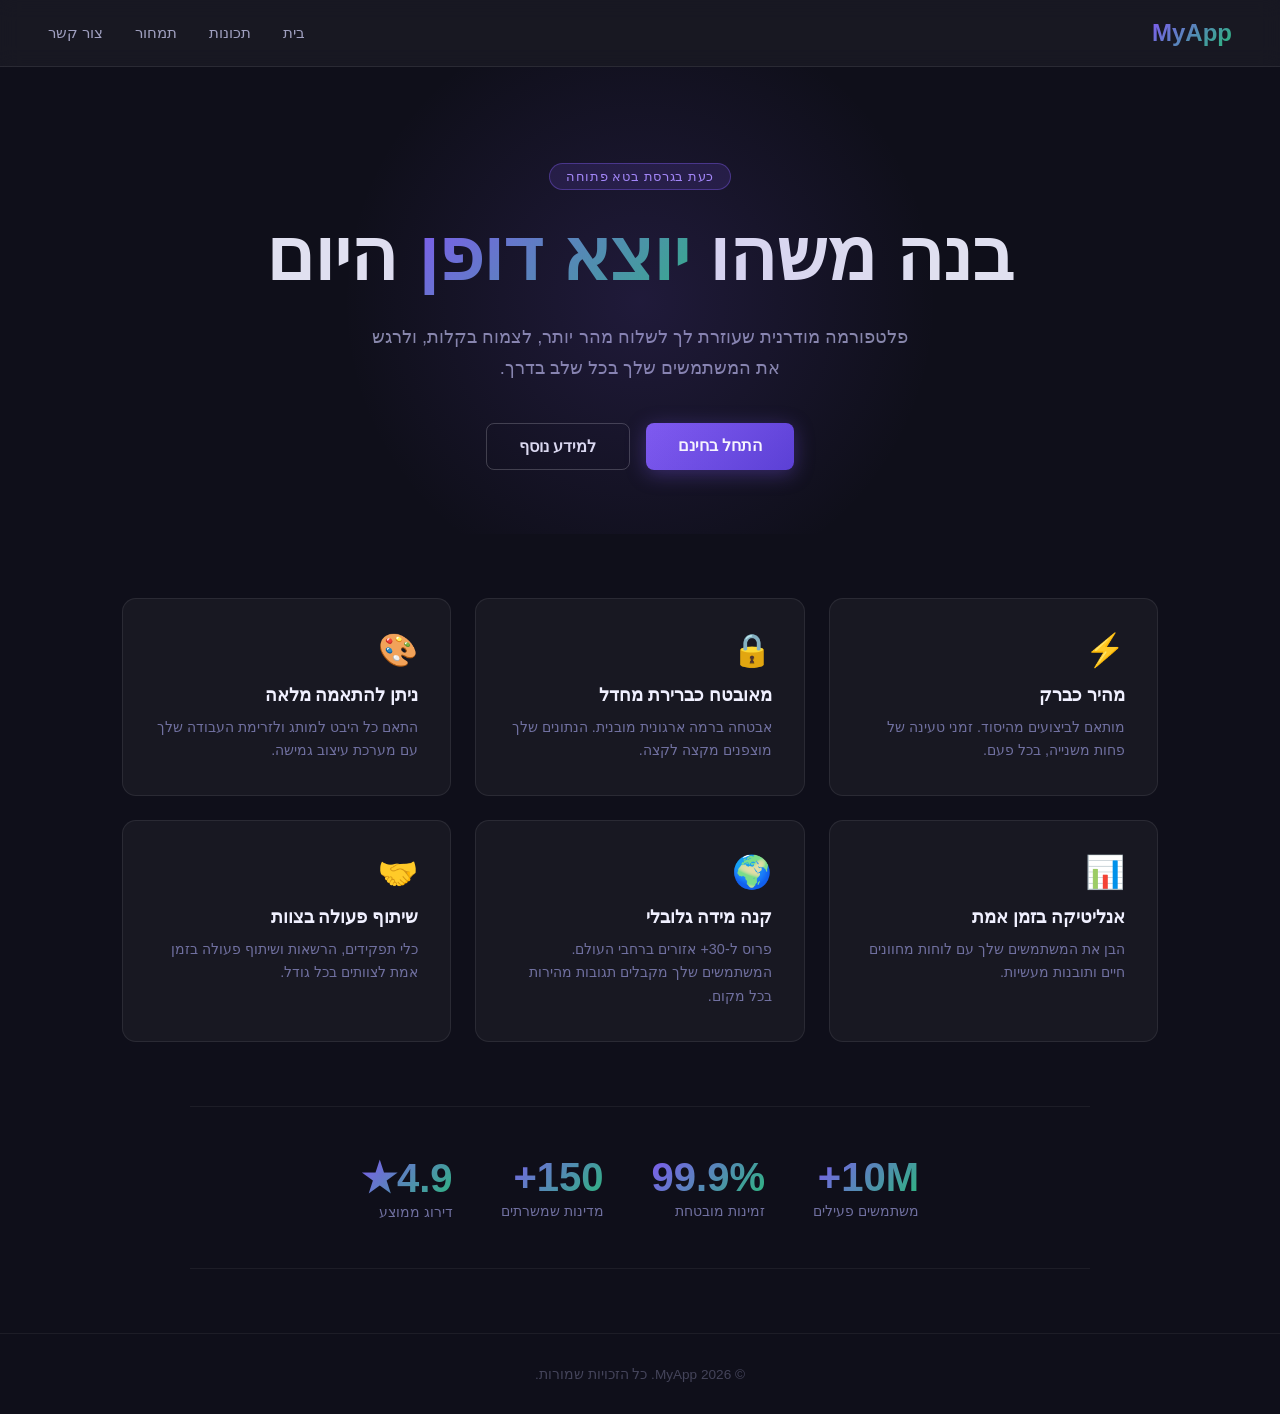
==== index_hebrew.html @ a5176cfb "initial commit" ====
<!DOCTYPE html>
<html lang="he" dir="rtl">
<head>
  <meta charset="UTF-8" />
  <meta name="viewport" content="width=device-width, initial-scale=1.0" />
  <title>ברוכים הבאים</title>
  <style>
    * {
      margin: 0;
      padding: 0;
      box-sizing: border-box;
    }

    body {
      font-family: 'Segoe UI', Tahoma, Geneva, Verdana, sans-serif;
      background: #0f0f1a;
      color: #e0e0f0;
      min-height: 100vh;
    }

    /* NAV */
    nav {
      display: flex;
      justify-content: space-between;
      align-items: center;
      padding: 1.2rem 3rem;
      background: rgba(255, 255, 255, 0.04);
      backdrop-filter: blur(10px);
      border-bottom: 1px solid rgba(255, 255, 255, 0.08);
      position: sticky;
      top: 0;
      z-index: 100;
    }

    .logo {
      font-size: 1.5rem;
      font-weight: 700;
      background: linear-gradient(135deg, #7f5af0, #2cb67d);
      -webkit-background-clip: text;
      -webkit-text-fill-color: transparent;
      background-clip: text;
    }

    .nav-links {
      display: flex;
      gap: 2rem;
      list-style: none;
    }

    .nav-links a {
      color: #a0a0c0;
      text-decoration: none;
      font-size: 0.95rem;
      transition: color 0.2s;
    }

    .nav-links a:hover {
      color: #7f5af0;
    }

    /* HERO */
    .hero {
      display: flex;
      flex-direction: column;
      align-items: center;
      justify-content: center;
      text-align: center;
      padding: 6rem 2rem 4rem;
      position: relative;
      overflow: hidden;
    }

    .hero::before {
      content: '';
      position: absolute;
      width: 600px;
      height: 600px;
      background: radial-gradient(circle, rgba(127, 90, 240, 0.15) 0%, transparent 70%);
      top: 50%;
      left: 50%;
      transform: translate(-50%, -50%);
      pointer-events: none;
    }

    .badge {
      display: inline-block;
      background: rgba(127, 90, 240, 0.15);
      border: 1px solid rgba(127, 90, 240, 0.4);
      color: #a78bfa;
      padding: 0.3rem 1rem;
      border-radius: 999px;
      font-size: 0.8rem;
      letter-spacing: 0.05em;
      margin-bottom: 1.5rem;
    }

    h1 {
      font-size: clamp(2.5rem, 6vw, 4.5rem);
      font-weight: 800;
      line-height: 1.15;
      max-width: 800px;
      margin-bottom: 1.5rem;
    }

    h1 span {
      background: linear-gradient(135deg, #7f5af0, #2cb67d);
      -webkit-background-clip: text;
      -webkit-text-fill-color: transparent;
      background-clip: text;
    }

    .subtitle {
      font-size: 1.15rem;
      color: #8888aa;
      max-width: 560px;
      line-height: 1.7;
      margin-bottom: 2.5rem;
    }

    .cta-group {
      display: flex;
      gap: 1rem;
      flex-wrap: wrap;
      justify-content: center;
    }

    .btn {
      padding: 0.8rem 2rem;
      border-radius: 8px;
      font-size: 1rem;
      font-weight: 600;
      cursor: pointer;
      text-decoration: none;
      transition: transform 0.15s, box-shadow 0.15s;
    }

    .btn:hover {
      transform: translateY(-2px);
    }

    .btn-primary {
      background: linear-gradient(135deg, #7f5af0, #5a3fd4);
      color: #fff;
      border: none;
      box-shadow: 0 4px 20px rgba(127, 90, 240, 0.35);
    }

    .btn-primary:hover {
      box-shadow: 0 6px 28px rgba(127, 90, 240, 0.55);
    }

    .btn-outline {
      background: transparent;
      color: #e0e0f0;
      border: 1px solid rgba(255, 255, 255, 0.2);
    }

    .btn-outline:hover {
      border-color: #7f5af0;
      color: #a78bfa;
    }

    /* FEATURES */
    .features {
      display: grid;
      grid-template-columns: repeat(auto-fit, minmax(260px, 1fr));
      gap: 1.5rem;
      max-width: 1100px;
      margin: 4rem auto;
      padding: 0 2rem;
    }

    .card {
      background: rgba(255, 255, 255, 0.04);
      border: 1px solid rgba(255, 255, 255, 0.08);
      border-radius: 14px;
      padding: 2rem;
      transition: border-color 0.2s, transform 0.2s;
    }

    .card:hover {
      border-color: rgba(127, 90, 240, 0.4);
      transform: translateY(-4px);
    }

    .icon {
      font-size: 2rem;
      margin-bottom: 1rem;
    }

    .card h3 {
      font-size: 1.1rem;
      margin-bottom: 0.6rem;
      color: #f0f0ff;
    }

    .card p {
      font-size: 0.9rem;
      color: #7070a0;
      line-height: 1.65;
    }

    /* STATS */
    .stats {
      display: flex;
      justify-content: center;
      flex-wrap: wrap;
      gap: 3rem;
      padding: 3rem 2rem;
      border-top: 1px solid rgba(255, 255, 255, 0.06);
      border-bottom: 1px solid rgba(255, 255, 255, 0.06);
      max-width: 900px;
      margin: 0 auto 4rem;
    }

    .stat h2 {
      font-size: 2.5rem;
      font-weight: 800;
      background: linear-gradient(135deg, #7f5af0, #2cb67d);
      -webkit-background-clip: text;
      -webkit-text-fill-color: transparent;
      background-clip: text;
    }

    .stat p {
      font-size: 0.9rem;
      color: #7070a0;
      margin-top: 0.2rem;
    }

    /* FOOTER */
    footer {
      text-align: center;
      padding: 2rem;
      font-size: 0.85rem;
      color: #44445a;
      border-top: 1px solid rgba(255, 255, 255, 0.06);
    }
  </style>
</head>
<body>

  <!-- NAV -->
  <nav>
    <div class="logo">MyApp</div>
    <ul class="nav-links">
      <li><a href="#">בית</a></li>
      <li><a href="#">תכונות</a></li>
      <li><a href="#">תמחור</a></li>
      <li><a href="#">צור קשר</a></li>
    </ul>
  </nav>

  <!-- HERO -->
  <section class="hero">
    <div class="badge">כעת בגרסת בטא פתוחה</div>
    <h1>בנה משהו <span>יוצא דופן</span> היום</h1>
    <p class="subtitle">
      פלטפורמה מודרנית שעוזרת לך לשלוח מהר יותר, לצמוח בקלות,
      ולרגש את המשתמשים שלך בכל שלב בדרך.
    </p>
    <div class="cta-group">
      <a href="#" class="btn btn-primary">התחל בחינם</a>
      <a href="#" class="btn btn-outline">למידע נוסף</a>
    </div>
  </section>

  <!-- FEATURES -->
  <section class="features">
    <div class="card">
      <div class="icon">⚡</div>
      <h3>מהיר כברק</h3>
      <p>מותאם לביצועים מהיסוד. זמני טעינה של פחות משנייה, בכל פעם.</p>
    </div>
    <div class="card">
      <div class="icon">🔒</div>
      <h3>מאובטח כברירת מחדל</h3>
      <p>אבטחה ברמה ארגונית מובנית. הנתונים שלך מוצפנים מקצה לקצה.</p>
    </div>
    <div class="card">
      <div class="icon">🎨</div>
      <h3>ניתן להתאמה מלאה</h3>
      <p>התאם כל היבט למותג ולזרימת העבודה שלך עם מערכת עיצוב גמישה.</p>
    </div>
    <div class="card">
      <div class="icon">📊</div>
      <h3>אנליטיקה בזמן אמת</h3>
      <p>הבן את המשתמשים שלך עם לוחות מחוונים חיים ותובנות מעשיות.</p>
    </div>
    <div class="card">
      <div class="icon">🌍</div>
      <h3>קנה מידה גלובלי</h3>
      <p>פרוס ל-30+ אזורים ברחבי העולם. המשתמשים שלך מקבלים תגובות מהירות בכל מקום.</p>
    </div>
    <div class="card">
      <div class="icon">🤝</div>
      <h3>שיתוף פעולה בצוות</h3>
      <p>כלי תפקידים, הרשאות ושיתוף פעולה בזמן אמת לצוותים בכל גודל.</p>
    </div>
  </section>

  <!-- STATS -->
  <div class="stats">
    <div class="stat">
      <h2>10M+</h2>
      <p>משתמשים פעילים</p>
    </div>
    <div class="stat">
      <h2>99.9%</h2>
      <p>זמינות מובטחת</p>
    </div>
    <div class="stat">
      <h2>150+</h2>
      <p>מדינות שמשרתים</p>
    </div>
    <div class="stat">
      <h2>4.9★</h2>
      <p>דירוג ממוצע</p>
    </div>
  </div>

  <!-- FOOTER -->
  <footer>
    &copy; 2026 MyApp. כל הזכויות שמורות.
  </footer>

</body>
</html>
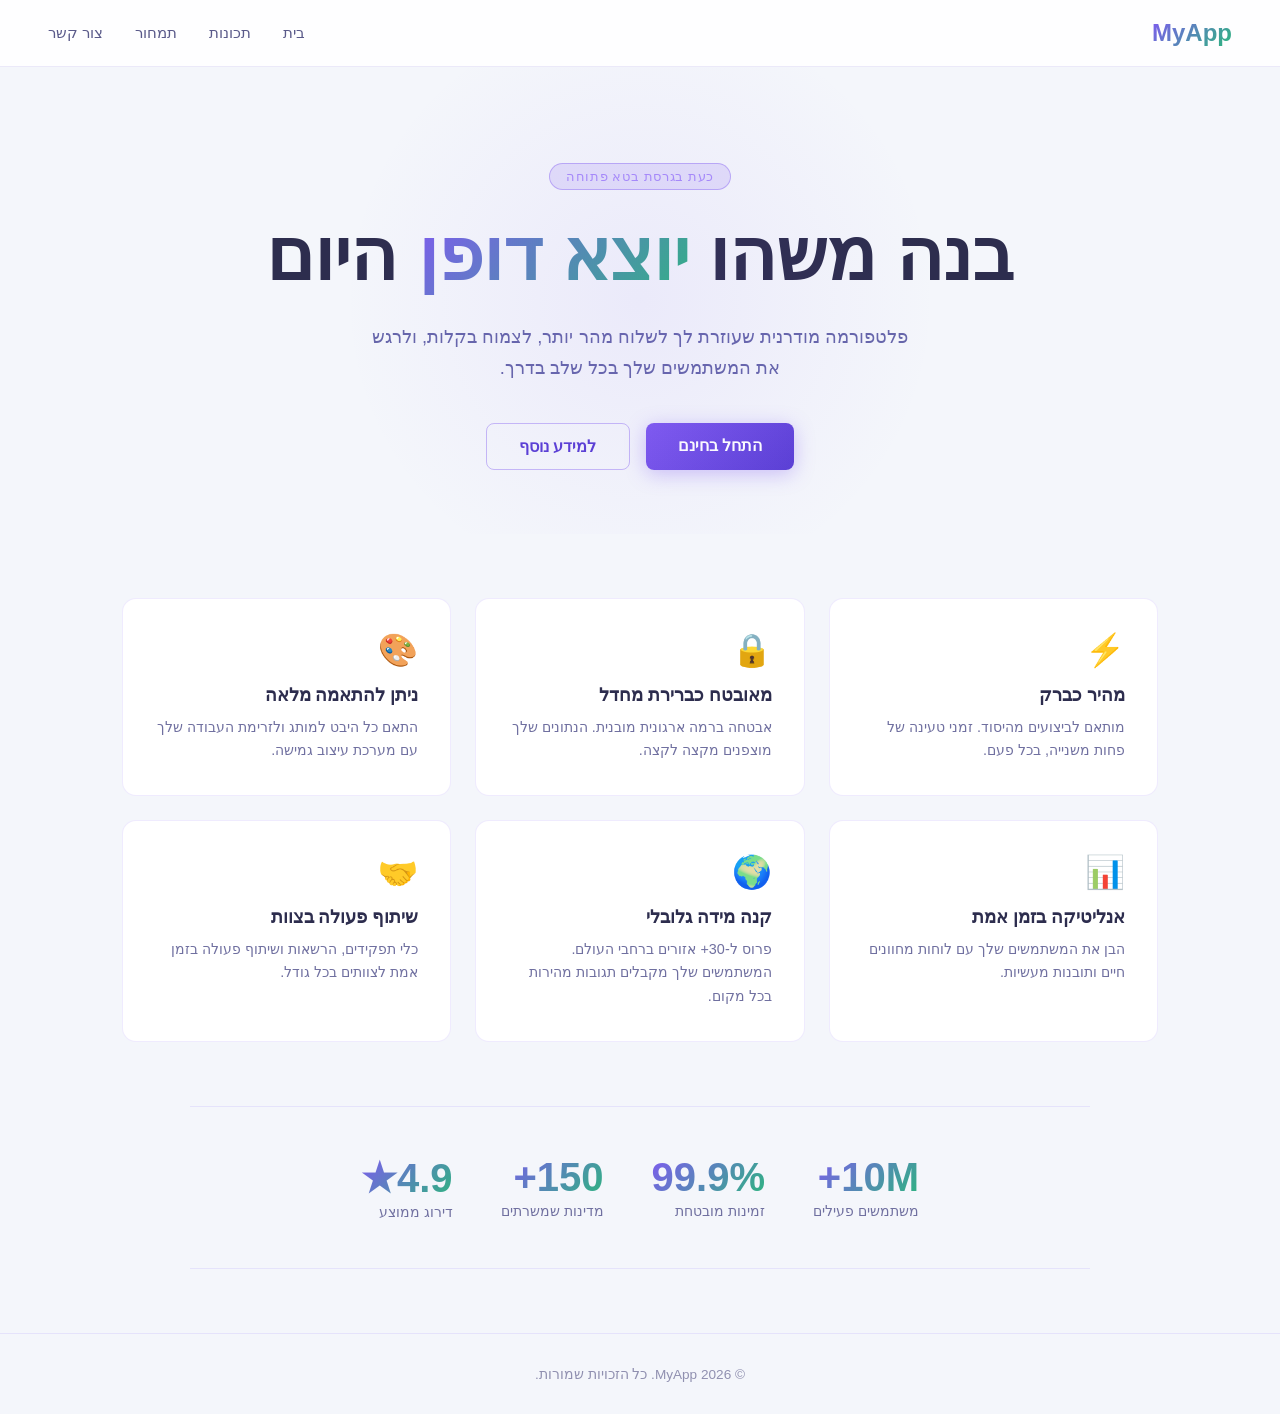
==== commit fdd8d28a: "Update index_hebrew.html colors to light theme Co-Authored-By: Claude Sonnet 4.6 <noreply@anthropic." ====
--- a/index_hebrew.html
+++ b/index_hebrew.html
@@ -13,8 +13,8 @@
 
     body {
       font-family: 'Segoe UI', Tahoma, Geneva, Verdana, sans-serif;
-      background: #0f0f1a;
-      color: #e0e0f0;
+      background: #f4f6fb;
+      color: #2d2d4e;
       min-height: 100vh;
     }
 
@@ -24,9 +24,9 @@
       justify-content: space-between;
       align-items: center;
       padding: 1.2rem 3rem;
-      background: rgba(255, 255, 255, 0.04);
+      background: rgba(255, 255, 255, 0.85);
       backdrop-filter: blur(10px);
-      border-bottom: 1px solid rgba(255, 255, 255, 0.08);
+      border-bottom: 1px solid rgba(100, 80, 200, 0.12);
       position: sticky;
       top: 0;
       z-index: 100;
@@ -48,7 +48,7 @@
     }
 
     .nav-links a {
-      color: #a0a0c0;
+      color: #5a5a8a;
       text-decoration: none;
       font-size: 0.95rem;
       transition: color 0.2s;
@@ -75,7 +75,7 @@
       position: absolute;
       width: 600px;
       height: 600px;
-      background: radial-gradient(circle, rgba(127, 90, 240, 0.15) 0%, transparent 70%);
+      background: radial-gradient(circle, rgba(127, 90, 240, 0.08) 0%, transparent 70%);
       top: 50%;
       left: 50%;
       transform: translate(-50%, -50%);
@@ -111,7 +111,7 @@
 
     .subtitle {
       font-size: 1.15rem;
-      color: #8888aa;
+      color: #6666aa;
       max-width: 560px;
       line-height: 1.7;
       margin-bottom: 2.5rem;
@@ -151,13 +151,13 @@
 
     .btn-outline {
       background: transparent;
-      color: #e0e0f0;
-      border: 1px solid rgba(255, 255, 255, 0.2);
+      color: #5a3fd4;
+      border: 1px solid rgba(127, 90, 240, 0.4);
     }
 
     .btn-outline:hover {
       border-color: #7f5af0;
-      color: #a78bfa;
+      color: #7f5af0;
     }
 
     /* FEATURES */
@@ -171,8 +171,8 @@
     }
 
     .card {
-      background: rgba(255, 255, 255, 0.04);
-      border: 1px solid rgba(255, 255, 255, 0.08);
+      background: #ffffff;
+      border: 1px solid rgba(127, 90, 240, 0.12);
       border-radius: 14px;
       padding: 2rem;
       transition: border-color 0.2s, transform 0.2s;
@@ -191,7 +191,7 @@
     .card h3 {
       font-size: 1.1rem;
       margin-bottom: 0.6rem;
-      color: #f0f0ff;
+      color: #2d2d4e;
     }
 
     .card p {
@@ -207,8 +207,8 @@
       flex-wrap: wrap;
       gap: 3rem;
       padding: 3rem 2rem;
-      border-top: 1px solid rgba(255, 255, 255, 0.06);
-      border-bottom: 1px solid rgba(255, 255, 255, 0.06);
+      border-top: 1px solid rgba(127, 90, 240, 0.12);
+      border-bottom: 1px solid rgba(127, 90, 240, 0.12);
       max-width: 900px;
       margin: 0 auto 4rem;
     }
@@ -233,8 +233,8 @@
       text-align: center;
       padding: 2rem;
       font-size: 0.85rem;
-      color: #44445a;
-      border-top: 1px solid rgba(255, 255, 255, 0.06);
+      color: #9090b0;
+      border-top: 1px solid rgba(127, 90, 240, 0.12);
     }
   </style>
 </head>
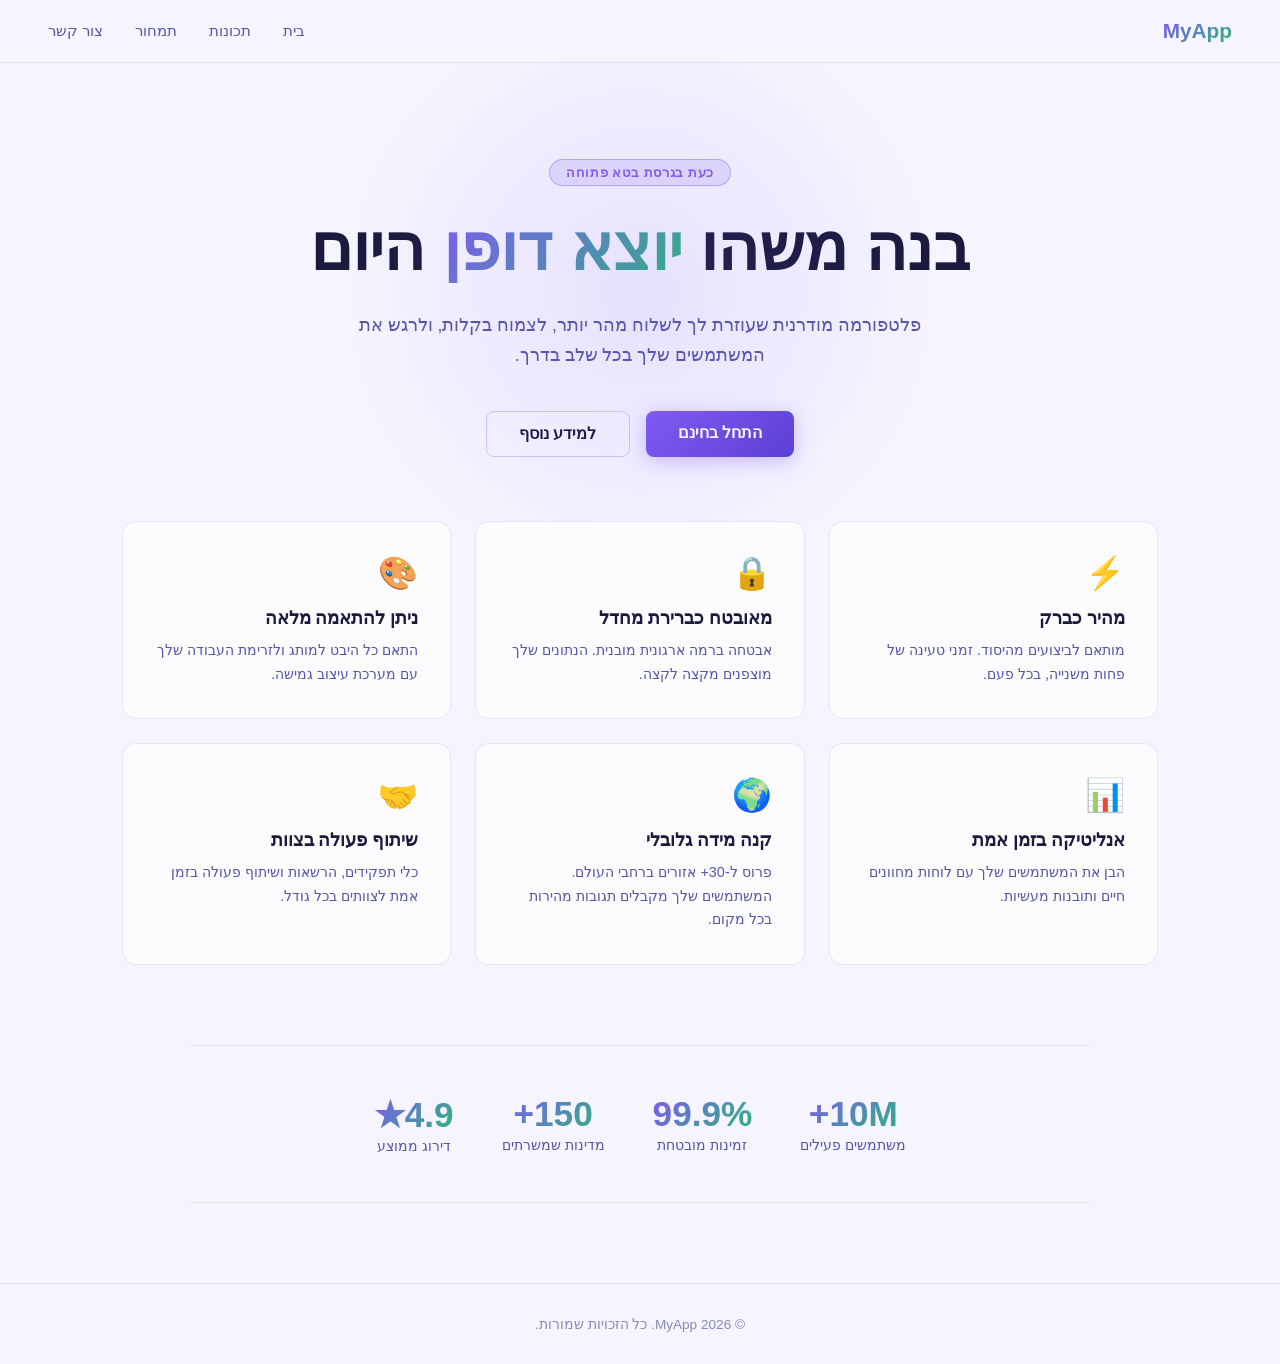
==== commit afbb25d5: "Link index_hebrew.html to shared styles.css Co-Authored-By: Claude Sonnet 4.6 <noreply@anthropic.com" ====
--- a/index_hebrew.html
+++ b/index_hebrew.html
@@ -4,239 +4,7 @@
   <meta charset="UTF-8" />
   <meta name="viewport" content="width=device-width, initial-scale=1.0" />
   <title>ברוכים הבאים</title>
-  <style>
-    * {
-      margin: 0;
-      padding: 0;
-      box-sizing: border-box;
-    }
-
-    body {
-      font-family: 'Segoe UI', Tahoma, Geneva, Verdana, sans-serif;
-      background: #f4f6fb;
-      color: #2d2d4e;
-      min-height: 100vh;
-    }
-
-    /* NAV */
-    nav {
-      display: flex;
-      justify-content: space-between;
-      align-items: center;
-      padding: 1.2rem 3rem;
-      background: rgba(255, 255, 255, 0.85);
-      backdrop-filter: blur(10px);
-      border-bottom: 1px solid rgba(100, 80, 200, 0.12);
-      position: sticky;
-      top: 0;
-      z-index: 100;
-    }
-
-    .logo {
-      font-size: 1.5rem;
-      font-weight: 700;
-      background: linear-gradient(135deg, #7f5af0, #2cb67d);
-      -webkit-background-clip: text;
-      -webkit-text-fill-color: transparent;
-      background-clip: text;
-    }
-
-    .nav-links {
-      display: flex;
-      gap: 2rem;
-      list-style: none;
-    }
-
-    .nav-links a {
-      color: #5a5a8a;
-      text-decoration: none;
-      font-size: 0.95rem;
-      transition: color 0.2s;
-    }
-
-    .nav-links a:hover {
-      color: #7f5af0;
-    }
-
-    /* HERO */
-    .hero {
-      display: flex;
-      flex-direction: column;
-      align-items: center;
-      justify-content: center;
-      text-align: center;
-      padding: 6rem 2rem 4rem;
-      position: relative;
-      overflow: hidden;
-    }
-
-    .hero::before {
-      content: '';
-      position: absolute;
-      width: 600px;
-      height: 600px;
-      background: radial-gradient(circle, rgba(127, 90, 240, 0.08) 0%, transparent 70%);
-      top: 50%;
-      left: 50%;
-      transform: translate(-50%, -50%);
-      pointer-events: none;
-    }
-
-    .badge {
-      display: inline-block;
-      background: rgba(127, 90, 240, 0.15);
-      border: 1px solid rgba(127, 90, 240, 0.4);
-      color: #a78bfa;
-      padding: 0.3rem 1rem;
-      border-radius: 999px;
-      font-size: 0.8rem;
-      letter-spacing: 0.05em;
-      margin-bottom: 1.5rem;
-    }
-
-    h1 {
-      font-size: clamp(2.5rem, 6vw, 4.5rem);
-      font-weight: 800;
-      line-height: 1.15;
-      max-width: 800px;
-      margin-bottom: 1.5rem;
-    }
-
-    h1 span {
-      background: linear-gradient(135deg, #7f5af0, #2cb67d);
-      -webkit-background-clip: text;
-      -webkit-text-fill-color: transparent;
-      background-clip: text;
-    }
-
-    .subtitle {
-      font-size: 1.15rem;
-      color: #6666aa;
-      max-width: 560px;
-      line-height: 1.7;
-      margin-bottom: 2.5rem;
-    }
-
-    .cta-group {
-      display: flex;
-      gap: 1rem;
-      flex-wrap: wrap;
-      justify-content: center;
-    }
-
-    .btn {
-      padding: 0.8rem 2rem;
-      border-radius: 8px;
-      font-size: 1rem;
-      font-weight: 600;
-      cursor: pointer;
-      text-decoration: none;
-      transition: transform 0.15s, box-shadow 0.15s;
-    }
-
-    .btn:hover {
-      transform: translateY(-2px);
-    }
-
-    .btn-primary {
-      background: linear-gradient(135deg, #7f5af0, #5a3fd4);
-      color: #fff;
-      border: none;
-      box-shadow: 0 4px 20px rgba(127, 90, 240, 0.35);
-    }
-
-    .btn-primary:hover {
-      box-shadow: 0 6px 28px rgba(127, 90, 240, 0.55);
-    }
-
-    .btn-outline {
-      background: transparent;
-      color: #5a3fd4;
-      border: 1px solid rgba(127, 90, 240, 0.4);
-    }
-
-    .btn-outline:hover {
-      border-color: #7f5af0;
-      color: #7f5af0;
-    }
-
-    /* FEATURES */
-    .features {
-      display: grid;
-      grid-template-columns: repeat(auto-fit, minmax(260px, 1fr));
-      gap: 1.5rem;
-      max-width: 1100px;
-      margin: 4rem auto;
-      padding: 0 2rem;
-    }
-
-    .card {
-      background: #ffffff;
-      border: 1px solid rgba(127, 90, 240, 0.12);
-      border-radius: 14px;
-      padding: 2rem;
-      transition: border-color 0.2s, transform 0.2s;
-    }
-
-    .card:hover {
-      border-color: rgba(127, 90, 240, 0.4);
-      transform: translateY(-4px);
-    }
-
-    .icon {
-      font-size: 2rem;
-      margin-bottom: 1rem;
-    }
-
-    .card h3 {
-      font-size: 1.1rem;
-      margin-bottom: 0.6rem;
-      color: #2d2d4e;
-    }
-
-    .card p {
-      font-size: 0.9rem;
-      color: #7070a0;
-      line-height: 1.65;
-    }
-
-    /* STATS */
-    .stats {
-      display: flex;
-      justify-content: center;
-      flex-wrap: wrap;
-      gap: 3rem;
-      padding: 3rem 2rem;
-      border-top: 1px solid rgba(127, 90, 240, 0.12);
-      border-bottom: 1px solid rgba(127, 90, 240, 0.12);
-      max-width: 900px;
-      margin: 0 auto 4rem;
-    }
-
-    .stat h2 {
-      font-size: 2.5rem;
-      font-weight: 800;
-      background: linear-gradient(135deg, #7f5af0, #2cb67d);
-      -webkit-background-clip: text;
-      -webkit-text-fill-color: transparent;
-      background-clip: text;
-    }
-
-    .stat p {
-      font-size: 0.9rem;
-      color: #7070a0;
-      margin-top: 0.2rem;
-    }
-
-    /* FOOTER */
-    footer {
-      text-align: center;
-      padding: 2rem;
-      font-size: 0.85rem;
-      color: #9090b0;
-      border-top: 1px solid rgba(127, 90, 240, 0.12);
-    }
-  </style>
+  <link rel="stylesheet" href="styles.css" />
 </head>
 <body>
 
--- a/styles.css
+++ b/styles.css
@@ -0,0 +1,382 @@
+* {
+  margin: 0;
+  padding: 0;
+  box-sizing: border-box;
+}
+
+body {
+  font-family: 'Segoe UI', Tahoma, Geneva, Verdana, sans-serif;
+  background: #f5f4ff;
+  color: #1a1a3e;
+  min-height: 100vh;
+}
+
+/* NAV */
+nav {
+  display: flex;
+  justify-content: space-between;
+  align-items: center;
+  padding: 1.2rem 3rem;
+  background: rgba(245, 244, 255, 0.9);
+  backdrop-filter: blur(10px);
+  border-bottom: 1px solid rgba(127, 90, 240, 0.15);
+  position: sticky;
+  top: 0;
+  z-index: 100;
+}
+
+.logo {
+  font-size: 1.3rem;
+  font-weight: 700;
+  background: linear-gradient(135deg, #7f5af0, #2cb67d);
+  -webkit-background-clip: text;
+  -webkit-text-fill-color: transparent;
+  background-clip: text;
+}
+
+.nav-links {
+  display: flex;
+  gap: 2rem;
+  list-style: none;
+}
+
+.nav-links a {
+  color: #5555aa;
+  text-decoration: none;
+  font-size: 0.95rem;
+  transition: color 0.2s;
+}
+
+.nav-links a:hover {
+  color: #7f5af0;
+}
+
+/* HERO */
+.hero {
+  display: flex;
+  flex-direction: column;
+  align-items: center;
+  justify-content: center;
+  text-align: center;
+  padding: 6rem 2rem 4rem;
+  position: relative;
+  overflow: hidden;
+}
+
+.hero::before {
+  content: '';
+  position: absolute;
+  width: 600px;
+  height: 600px;
+  background: radial-gradient(circle, rgba(127, 90, 240, 0.12) 0%, transparent 70%);
+  top: 50%;
+  left: 50%;
+  transform: translate(-50%, -50%);
+  pointer-events: none;
+}
+
+.badge {
+  display: inline-block;
+  background: rgba(127, 90, 240, 0.15);
+  border: 1px solid rgba(127, 90, 240, 0.4);
+  color: #7f5af0;
+  padding: 0.3rem 1rem;
+  border-radius: 999px;
+  font-size: 0.8rem;
+  font-weight: 600;
+  letter-spacing: 0.05em;
+  margin-bottom: 1.5rem;
+}
+
+h1 {
+  font-size: clamp(2.2rem, 5vw, 4rem);
+  font-weight: 800;
+  line-height: 1.2;
+  max-width: 800px;
+  margin-bottom: 1.5rem;
+}
+
+h1 span {
+  background: linear-gradient(135deg, #7f5af0, #2cb67d);
+  -webkit-background-clip: text;
+  -webkit-text-fill-color: transparent;
+  background-clip: text;
+}
+
+.subtitle {
+  font-size: 1.1rem;
+  color: #5555aa;
+  max-width: 600px;
+  line-height: 1.7;
+  margin-bottom: 2.5rem;
+}
+
+.cta-group {
+  display: flex;
+  gap: 1rem;
+  flex-wrap: wrap;
+  justify-content: center;
+}
+
+.btn {
+  padding: 0.8rem 2rem;
+  border-radius: 8px;
+  font-size: 1rem;
+  font-weight: 600;
+  cursor: pointer;
+  text-decoration: none;
+  transition: transform 0.15s, box-shadow 0.15s;
+  display: inline-block;
+}
+
+.btn:hover {
+  transform: translateY(-2px);
+}
+
+.btn-primary {
+  background: linear-gradient(135deg, #7f5af0, #5a3fd4);
+  color: #fff;
+  border: none;
+  box-shadow: 0 4px 20px rgba(127, 90, 240, 0.35);
+}
+
+.btn-primary:hover {
+  box-shadow: 0 6px 28px rgba(127, 90, 240, 0.55);
+}
+
+.btn-outline {
+  background: transparent;
+  color: #1a1a3e;
+  border: 1px solid rgba(127, 90, 240, 0.3);
+}
+
+.btn-outline:hover {
+  border-color: #7f5af0;
+  color: #7f5af0;
+}
+
+/* STATS */
+.stats {
+  display: flex;
+  justify-content: center;
+  flex-wrap: wrap;
+  gap: 3rem;
+  padding: 3rem 2rem;
+  border-top: 1px solid rgba(127, 90, 240, 0.15);
+  border-bottom: 1px solid rgba(127, 90, 240, 0.15);
+  max-width: 900px;
+  margin: 0 auto 5rem;
+}
+
+.stat {
+  text-align: center;
+}
+
+.stat h2 {
+  font-size: 2.2rem;
+  font-weight: 800;
+  background: linear-gradient(135deg, #7f5af0, #2cb67d);
+  -webkit-background-clip: text;
+  -webkit-text-fill-color: transparent;
+  background-clip: text;
+}
+
+.stat p {
+  font-size: 0.9rem;
+  color: #5555aa;
+  margin-top: 0.2rem;
+}
+
+/* SECTION COMMON */
+.section-header {
+  text-align: center;
+  max-width: 700px;
+  margin: 0 auto 3rem;
+  padding: 0 2rem;
+}
+
+.section-label {
+  font-size: 0.8rem;
+  font-weight: 700;
+  letter-spacing: 0.1em;
+  text-transform: uppercase;
+  color: #7f5af0;
+  margin-bottom: 0.8rem;
+}
+
+.section-header h2 {
+  font-size: clamp(1.8rem, 4vw, 2.8rem);
+  font-weight: 800;
+  margin-bottom: 1rem;
+  line-height: 1.2;
+}
+
+.section-header h2 span {
+  background: linear-gradient(135deg, #7f5af0, #2cb67d);
+  -webkit-background-clip: text;
+  -webkit-text-fill-color: transparent;
+  background-clip: text;
+}
+
+.section-subtitle {
+  color: #5555aa;
+  font-size: 1rem;
+  line-height: 1.7;
+}
+
+/* ABOUT */
+.about {
+  max-width: 1100px;
+  margin: 0 auto 5rem;
+  padding: 0 2rem;
+}
+
+.about-content {
+  display: grid;
+  grid-template-columns: 1fr 280px;
+  gap: 3rem;
+  align-items: start;
+}
+
+.about-text .section-label {
+  margin-bottom: 0.5rem;
+}
+
+.about-text h2 {
+  font-size: clamp(1.8rem, 4vw, 2.5rem);
+  font-weight: 800;
+  margin-bottom: 1.2rem;
+  line-height: 1.2;
+}
+
+.about-text h2 span {
+  background: linear-gradient(135deg, #7f5af0, #2cb67d);
+  -webkit-background-clip: text;
+  -webkit-text-fill-color: transparent;
+  background-clip: text;
+}
+
+.about-text p {
+  color: #5555aa;
+  line-height: 1.8;
+  margin-bottom: 1rem;
+  font-size: 1rem;
+}
+
+.about-text .btn {
+  margin-top: 0.5rem;
+}
+
+.about-card {
+  background: rgba(255, 255, 255, 0.7);
+  border: 1px solid rgba(127, 90, 240, 0.15);
+  border-radius: 14px;
+  padding: 1.5rem;
+  display: flex;
+  flex-direction: column;
+  gap: 1rem;
+}
+
+.about-stat {
+  font-size: 0.95rem;
+  color: #1a1a3e;
+  display: flex;
+  align-items: center;
+  gap: 0.6rem;
+}
+
+.about-stat span {
+  font-size: 1.2rem;
+}
+
+/* FEATURES GRID */
+.features {
+  display: grid;
+  grid-template-columns: repeat(auto-fit, minmax(260px, 1fr));
+  gap: 1.5rem;
+  max-width: 1100px;
+  margin: 0 auto 5rem;
+  padding: 0 2rem;
+}
+
+.card {
+  background: rgba(255, 255, 255, 0.7);
+  border: 1px solid rgba(127, 90, 240, 0.15);
+  border-radius: 14px;
+  padding: 2rem;
+  transition: border-color 0.2s, transform 0.2s;
+}
+
+.card:hover {
+  border-color: rgba(127, 90, 240, 0.4);
+  transform: translateY(-4px);
+}
+
+.icon {
+  font-size: 2rem;
+  margin-bottom: 1rem;
+}
+
+.card h3 {
+  font-size: 1.1rem;
+  font-weight: 700;
+  margin-bottom: 0.6rem;
+  color: #1a1a3e;
+}
+
+.card p {
+  font-size: 0.9rem;
+  color: #5555aa;
+  line-height: 1.65;
+}
+
+/* CLIENTS SECTION */
+.clients-section {
+  background: rgba(127, 90, 240, 0.04);
+  padding: 5rem 0;
+  border-top: 1px solid rgba(127, 90, 240, 0.1);
+  border-bottom: 1px solid rgba(127, 90, 240, 0.1);
+  margin-bottom: 5rem;
+}
+
+/* CONTACT */
+.contact-section {
+  max-width: 700px;
+  margin: 0 auto 5rem;
+  padding: 0 2rem;
+  text-align: center;
+}
+
+.contact-links {
+  display: flex;
+  justify-content: center;
+  gap: 1rem;
+  flex-wrap: wrap;
+  margin-top: 2rem;
+}
+
+/* FOOTER */
+footer {
+  text-align: center;
+  padding: 2rem;
+  font-size: 0.85rem;
+  color: #8888bb;
+  border-top: 1px solid rgba(127, 90, 240, 0.15);
+}
+
+/* RESPONSIVE */
+@media (max-width: 768px) {
+  nav {
+    padding: 1rem 1.5rem;
+    flex-direction: column;
+    gap: 1rem;
+  }
+
+  .nav-links {
+    gap: 1.2rem;
+  }
+
+  .about-content {
+    grid-template-columns: 1fr;
+  }
+}
